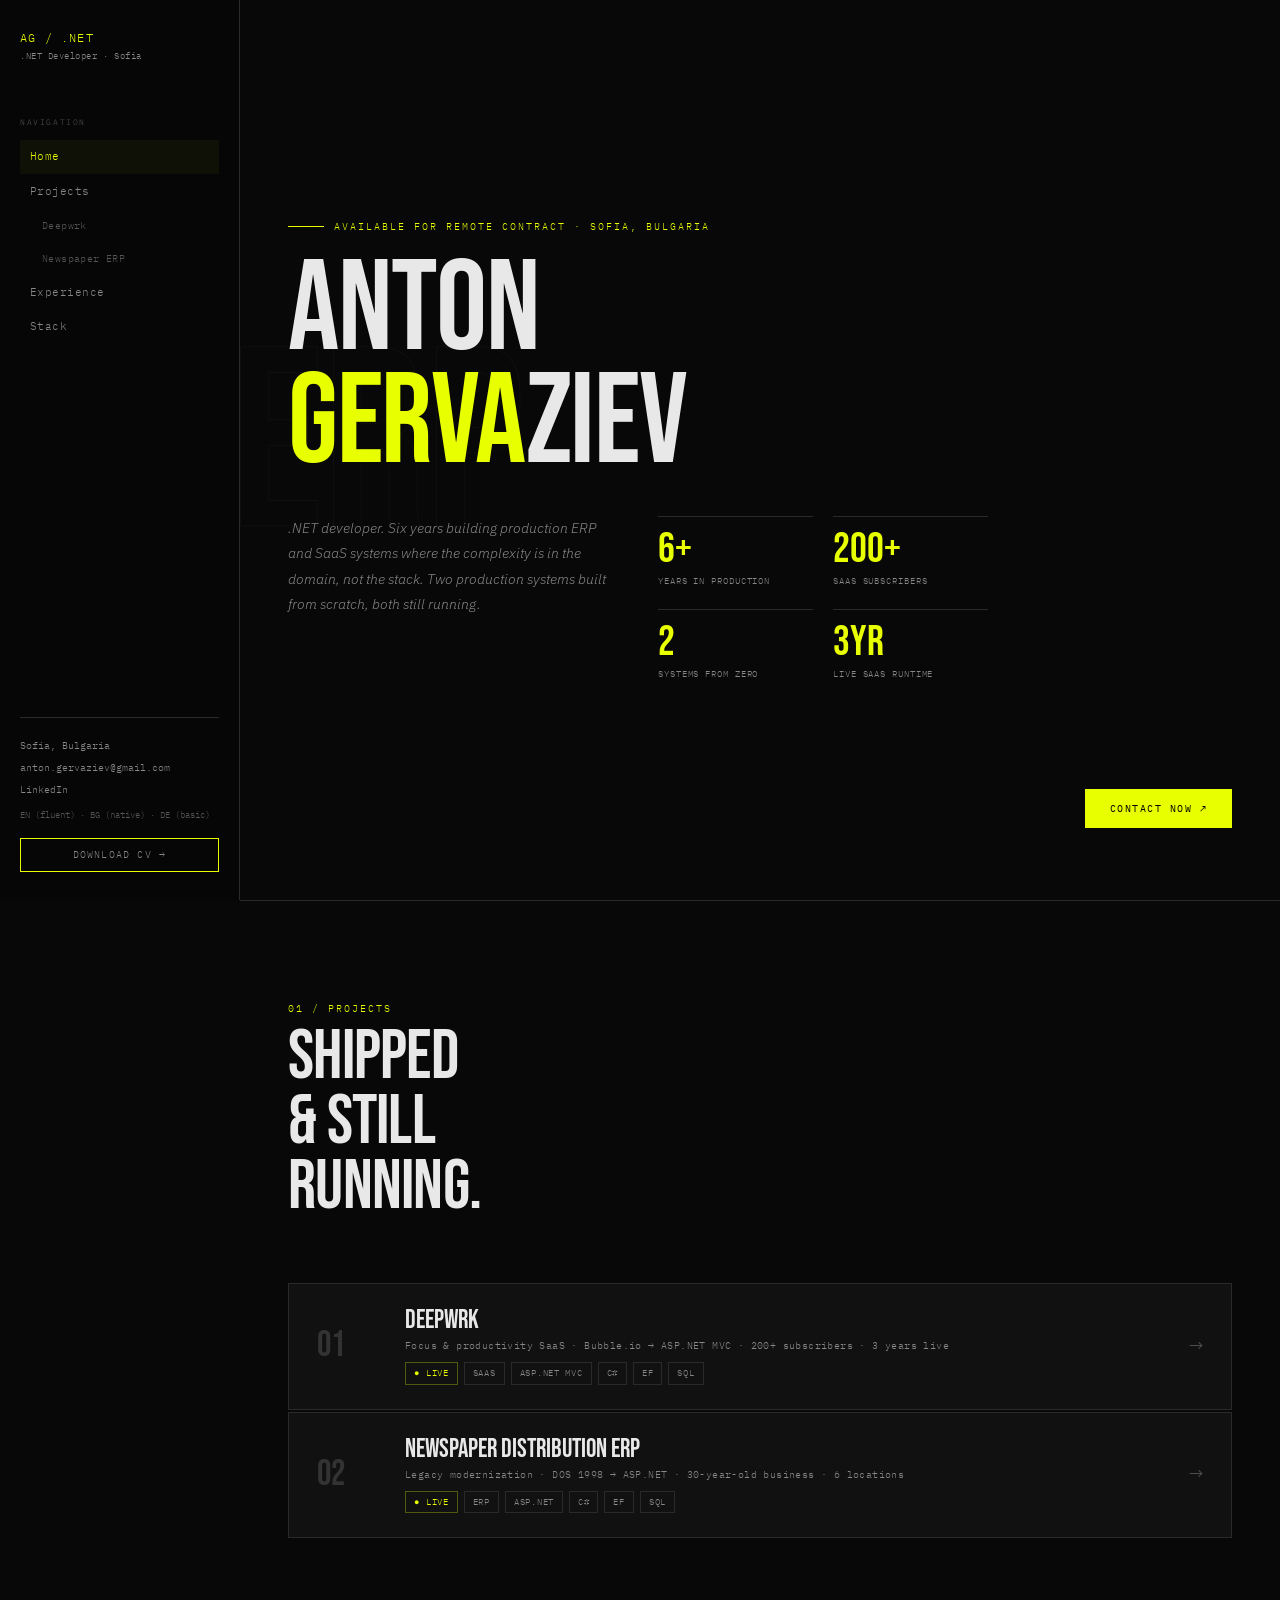
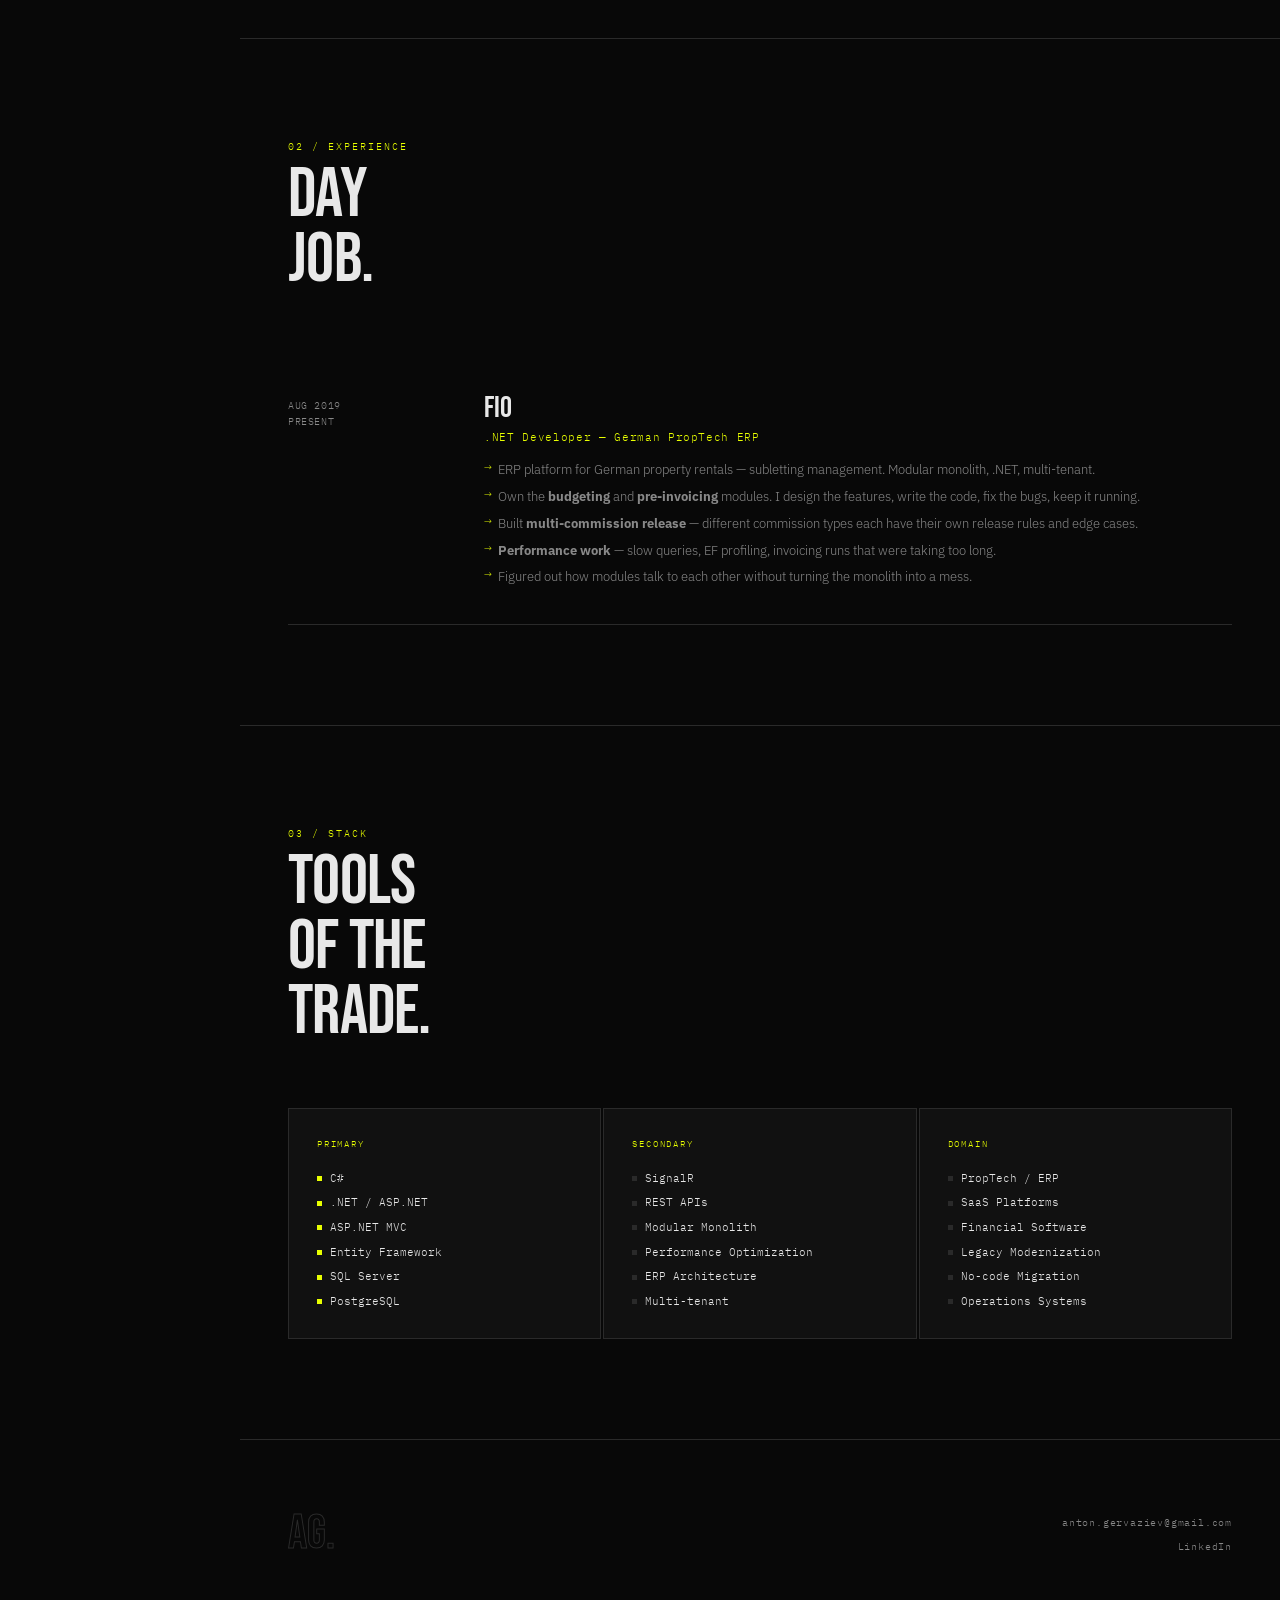
==== index.html @ 45babeec "Initial commit: portfolio split into 3 pages + shared CSS Co-Authored-By: Claude Opus 4.6 <noreply@a" ====
<!DOCTYPE html>
<html lang="en">
<head>
<meta charset="UTF-8">
<meta name="viewport" content="width=device-width, initial-scale=1.0">
<title>Anton Gervaziev — .NET Developer</title>
<link rel="preconnect" href="https://fonts.googleapis.com">
<link href="https://fonts.googleapis.com/css2?family=Bebas+Neue&family=IBM+Plex+Mono:wght@400;500&family=IBM+Plex+Sans:ital,wght@0,300;0,400;0,500;1,300&display=swap" rel="stylesheet">
<link rel="stylesheet" href="style.css">
</head>
<body>

<!-- ═══════════════════ SIDEBAR ═══════════════════ -->
<aside class="sidebar" id="sidebar">
  <div class="sb-identity">
    <a class="sb-name" href="index.html">AG / .NET</a>
    <div class="sb-role">.NET Developer · Sofia</div>
  </div>

  <div class="sb-label">Navigation</div>
  <div class="sb-nav">
    <a href="#top" class="active" data-section="top">Home</a>
    <a href="#projects" data-section="projects">Projects</a>
    <a class="sb-sub" href="deepwrk.html">Deepwrk</a>
    <a class="sb-sub" href="newspaper.html">Newspaper ERP</a>
    <a href="#experience" data-section="experience">Experience</a>
    <a href="#skills" data-section="skills">Stack</a>
  </div>

  <div class="sb-contact">
    <div class="location">Sofia, Bulgaria</div>
    <a href="mailto:anton.gervaziev@gmail.com">anton.gervaziev@gmail.com</a>
    <a href="https://linkedin.com/in/antongervaziev-6888199a" target="_blank">LinkedIn</a>
    <div class="languages">EN (fluent) · BG (native) · DE (basic)</div>
    <a class="cv-btn" href="Anton_Gervaziev_CV.pdf" download>Download CV →</a>
  </div>
</aside>

<header class="mobile-header">
  <div class="mh-inner">
    <a class="mh-name" href="index.html">AG / .NET</a>
    <button class="mh-menu" onclick="document.getElementById('sidebar').classList.toggle('open');document.getElementById('overlay').classList.toggle('open');">Menu</button>
  </div>
</header>
<div class="sidebar-overlay" id="overlay" onclick="document.getElementById('sidebar').classList.remove('open');this.classList.remove('open');"></div>

<div class="main">

  <div class="hero" id="top">
    <div class="hero-bg">ERP</div>
    <div class="hero-tag">Available for remote contract · Sofia, Bulgaria</div>
    <div class="page-h1">Anton<br><em>Gerva</em>ziev</div>
    <div class="hero-cta">
      <button class="btn btn-y" onclick="copyEmail()">Contact Now ↗</button>
    </div>
    <div class="hero-bottom">
      <p class="hero-desc">.NET developer. Six years building production ERP and SaaS systems where the complexity is in the domain, not the stack. Two production systems built from scratch, both still running.</p>
      <div class="stats">
        <div class="stat"><div class="stat-n">6+</div><div class="stat-l">Years in production</div></div>
        <div class="stat"><div class="stat-n">200+</div><div class="stat-l">SaaS subscribers</div></div>
        <div class="stat"><div class="stat-n">2</div><div class="stat-l">Systems from zero</div></div>
        <div class="stat"><div class="stat-n">3yr</div><div class="stat-l">Live SaaS runtime</div></div>
      </div>
    </div>
  </div>

  <section id="projects">
    <div class="sec-head"><div class="sec-n">01 / PROJECTS</div><div class="sec-t">Shipped<br>& still<br>running.</div></div>
    <div class="proj-index">
      <a class="proj-row" href="deepwrk.html">
        <div class="proj-num">01</div>
        <div class="proj-info">
          <div class="proj-name">Deepwrk</div>
          <div class="proj-tagline">Focus & productivity SaaS · Bubble.io → ASP.NET MVC · 200+ subscribers · 3 years live</div>
          <div class="proj-meta"><span class="tag live">● Live</span><span class="tag">SaaS</span><span class="tag">ASP.NET MVC</span><span class="tag">C#</span><span class="tag">EF</span><span class="tag">SQL</span></div>
        </div>
        <div class="proj-arrow">→</div>
      </a>
      <a class="proj-row" href="newspaper.html">
        <div class="proj-num">02</div>
        <div class="proj-info">
          <div class="proj-name">Newspaper Distribution ERP</div>
          <div class="proj-tagline">Legacy modernization · DOS 1998 → ASP.NET · 30-year-old business · 6 locations</div>
          <div class="proj-meta"><span class="tag live">● Live</span><span class="tag">ERP</span><span class="tag">ASP.NET</span><span class="tag">C#</span><span class="tag">EF</span><span class="tag">SQL</span></div>
        </div>
        <div class="proj-arrow">→</div>
      </a>
    </div>
  </section>

  <section id="experience">
    <div class="sec-head"><div class="sec-n">02 / EXPERIENCE</div><div class="sec-t">Day<br>Job.</div></div>
    <div class="exp-row">
      <div class="exp-date">AUG 2019<br>PRESENT</div>
      <div>
        <div class="exp-co">FIO</div>
        <div class="exp-role">.NET Developer — German PropTech ERP</div>
        <ul class="bullets">
          <li>ERP platform for German property rentals — subletting management. Modular monolith, .NET, multi-tenant.</li>
          <li>Own the <strong>budgeting</strong> and <strong>pre-invoicing</strong> modules. I design the features, write the code, fix the bugs, keep it running.</li>
          <li>Built <strong>multi-commission release</strong> — different commission types each have their own release rules and edge cases.</li>
          <li><strong>Performance work</strong> — slow queries, EF profiling, invoicing runs that were taking too long.</li>
          <li>Figured out how modules talk to each other without turning the monolith into a mess.</li>
        </ul>
      </div>
    </div>
  </section>

  <section id="skills">
    <div class="sec-head"><div class="sec-n">03 / STACK</div><div class="sec-t">Tools<br>of the<br>trade.</div></div>
    <div class="skill-g">
      <div class="skill-b"><div class="skill-bl">Primary</div><div class="skill-li"><span class="sk p">C#</span><span class="sk p">.NET / ASP.NET</span><span class="sk p">ASP.NET MVC</span><span class="sk p">Entity Framework</span><span class="sk p">SQL Server</span><span class="sk p">PostgreSQL</span></div></div>
      <div class="skill-b"><div class="skill-bl">Secondary</div><div class="skill-li"><span class="sk">SignalR</span><span class="sk">REST APIs</span><span class="sk">Modular Monolith</span><span class="sk">Performance Optimization</span><span class="sk">ERP Architecture</span><span class="sk">Multi-tenant</span></div></div>
      <div class="skill-b"><div class="skill-bl">Domain</div><div class="skill-li"><span class="sk">PropTech / ERP</span><span class="sk">SaaS Platforms</span><span class="sk">Financial Software</span><span class="sk">Legacy Modernization</span><span class="sk">No-code Migration</span><span class="sk">Operations Systems</span></div></div>
    </div>
  </section>

  <footer><div class="ft-name">AG.</div><div class="ft-links"><a href="mailto:anton.gervaziev@gmail.com">anton.gervaziev@gmail.com</a><a href="https://linkedin.com/in/antongervaziev-6888199a" target="_blank">LinkedIn</a></div></footer>

</div>

<div class="copy-toast" id="copyToast">Email copied to clipboard</div>

<script>
function copyEmail(){
  navigator.clipboard.writeText('anton.gervaziev@gmail.com').then(()=>{
    const t=document.getElementById('copyToast');
    t.classList.add('show');
    setTimeout(()=>t.classList.remove('show'),2000);
  });
}

// Scroll-tracking for sidebar nav
window.addEventListener('scroll',()=>{
  const sections=document.querySelectorAll('section[id], .hero[id]');
  let current='';
  sections.forEach(s=>{
    const rect=s.getBoundingClientRect();
    if(rect.top<=150) current=s.getAttribute('id');
  });
  document.querySelectorAll('.sb-nav a[href^="#"]').forEach(a=>{
    a.classList.remove('active');
    if(a.getAttribute('href')==='#'+current) a.classList.add('active');
  });
});
</script>
</body>
</html>
---- style.css ----
:root{
  --bg:#080808;--bg2:#111;--bg3:#1a1a1a;--bg4:#222;--sidebar-bg:#060606;
  --border:#2a2a2a;--border2:#333;
  --text:#e8e8e8;--muted:#555;--muted2:#888;
  --accent:#e8ff00;--accent2:#ff4500;--blue:#4da6ff;
  --display:'Bebas Neue',sans-serif;
  --sans:'IBM Plex Sans',sans-serif;
  --mono:'IBM Plex Mono',monospace;
}
*{margin:0;padding:0;box-sizing:border-box;}
html{scroll-behavior:smooth;}
body{background:var(--bg);color:var(--text);font-family:var(--sans);font-weight:300;line-height:1.6;overflow-x:hidden;}

/* ═══ SIDEBAR ═══ */
.sidebar{position:fixed;top:0;left:0;width:240px;height:100vh;background:var(--sidebar-bg);border-right:1px solid var(--border);display:flex;flex-direction:column;padding:28px 20px;overflow-y:auto;z-index:50;}
.sb-identity{margin-bottom:28px;}
.sb-name{font-family:var(--mono);font-size:12px;color:var(--accent);letter-spacing:.1em;text-decoration:none;display:block;margin-bottom:2px;}
.sb-role{font-family:var(--mono);font-size:9px;color:var(--muted2);letter-spacing:.06em;}
.sb-label{font-family:var(--mono);font-size:8px;letter-spacing:.2em;text-transform:uppercase;color:var(--muted);margin-bottom:12px;margin-top:24px;}
.sb-label:first-child{margin-top:0;}
.sb-nav{display:flex;flex-direction:column;gap:1px;}
.sb-nav a{display:block;padding:8px 10px;font-family:var(--mono);font-size:11px;color:var(--muted2);text-decoration:none;letter-spacing:.04em;transition:all .15s;}
.sb-nav a:hover{color:var(--text);background:var(--bg3);}
.sb-nav a.active{color:var(--accent);background:rgba(232,255,0,.04);}
.sb-nav a.sb-sub{padding-left:22px;font-size:10px;color:var(--muted);}
.sb-nav a.sb-sub:hover{color:var(--text);}
.sb-contact{margin-top:auto;padding-top:20px;border-top:1px solid var(--border);display:flex;flex-direction:column;gap:6px;}
.sb-contact .location{font-family:var(--mono);font-size:10px;color:var(--muted2);}
.sb-contact a{font-family:var(--mono);font-size:10px;color:var(--muted2);text-decoration:none;transition:color .15s;}
.sb-contact a:hover{color:var(--accent);}
.sb-contact .languages{font-family:var(--mono);font-size:9px;color:var(--muted);margin-top:4px;}
.cv-btn{display:inline-block;margin-top:10px;padding:8px 14px;font-family:var(--mono);font-size:9px;letter-spacing:.12em;text-transform:uppercase;color:var(--accent);border:1px solid var(--accent);text-align:center;transition:all .2s;}
.cv-btn:hover{background:var(--accent);color:#000;}

/* ═══ MOBILE ═══ */
.mobile-header{display:none;position:fixed;top:0;left:0;right:0;z-index:30;background:rgba(8,8,8,.95);border-bottom:1px solid var(--border);padding:14px 20px;}
.mh-inner{display:flex;align-items:center;justify-content:space-between;}
.mobile-header .mh-name{font-family:var(--mono);font-size:12px;color:var(--accent);text-decoration:none;letter-spacing:.1em;}
.mobile-header .mh-menu{background:none;border:1px solid var(--border);color:var(--muted2);padding:6px 12px;font-family:var(--mono);font-size:9px;cursor:pointer;letter-spacing:.1em;text-transform:uppercase;}
.sidebar-overlay{display:none;position:fixed;inset:0;background:rgba(0,0,0,.7);z-index:40;}

/* ═══ MAIN ═══ */
.main{margin-left:240px;}

/* ═══ HERO ═══ */
.hero{min-height:100dvh;display:flex;flex-direction:column;justify-content:center;padding:0 48px;position:relative;overflow:hidden;}
.hero-bg{position:absolute;top:50%;left:-10px;transform:translateY(-50%);font-family:var(--display);font-size:clamp(140px,20vw,300px);color:transparent;-webkit-text-stroke:1px rgba(255,255,255,.03);line-height:.85;pointer-events:none;user-select:none;}
.hero-tag{font-family:var(--mono);font-size:10px;color:var(--accent);letter-spacing:.2em;text-transform:uppercase;margin-bottom:20px;display:flex;align-items:center;gap:10px;}
.hero-tag::before{content:'';display:block;width:36px;height:1px;background:var(--accent);}
.page-h1{font-family:var(--display);font-size:clamp(60px,10vw,140px);line-height:.88;letter-spacing:-.01em;margin-bottom:36px;}
.page-h1 em{color:var(--accent);font-style:normal;}
.hero-cta{position:absolute;bottom:72px;right:48px;display:flex;flex-direction:column;align-items:flex-end;gap:10px;}
.btn{display:inline-flex;align-items:center;gap:8px;padding:12px 24px;font-family:var(--mono);font-size:10px;letter-spacing:.15em;text-transform:uppercase;text-decoration:none;border:1px solid;transition:all .2s;cursor:pointer;background:none;}
.btn-y{background:var(--accent);color:#000;border-color:var(--accent);}
.btn-y:hover{background:transparent;color:var(--accent);}
.btn-g{background:transparent;color:var(--text);border-color:var(--border);}
.btn-g:hover{border-color:var(--text);}
.copy-toast{position:fixed;bottom:32px;left:50%;transform:translateX(-50%) translateY(20px);font-family:var(--mono);font-size:11px;color:#000;background:var(--accent);padding:10px 24px;letter-spacing:.06em;opacity:0;transition:all .3s;pointer-events:none;z-index:9000;}
.copy-toast.show{opacity:1;transform:translateX(-50%) translateY(0);}
.hero-bottom{display:grid;grid-template-columns:1fr 1fr;gap:40px;max-width:700px;}
.hero-desc{font-size:14px;color:var(--muted2);line-height:1.8;font-style:italic;}
.stats{display:grid;grid-template-columns:1fr 1fr;gap:20px;}
.stat{border-top:1px solid var(--border);}
.stat-n{font-family:var(--display);font-size:42px;color:var(--accent);line-height:1;padding-top:12px;}
.stat-l{font-family:var(--mono);font-size:9px;color:var(--muted2);letter-spacing:.1em;text-transform:uppercase;margin-top:3px;}

/* ═══ SECTIONS ═══ */
section{padding:100px 48px;border-top:1px solid var(--border);}
.sec-head{margin-bottom:64px;}
.sec-n{font-family:var(--mono);font-size:10px;color:var(--accent);letter-spacing:.2em;margin-bottom:8px;}
.sec-t{font-family:var(--display);font-size:clamp(40px,5.5vw,80px);line-height:.92;color:var(--text);letter-spacing:-.01em;}

/* ═══ PROJECT INDEX ═══ */
.proj-index{display:flex;flex-direction:column;gap:2px;}
.proj-row{display:grid;grid-template-columns:60px 1fr auto;align-items:center;gap:28px;padding:24px 28px;background:var(--bg2);border:1px solid var(--border);text-decoration:none;color:var(--text);transition:all .2s;}
.proj-row:hover{border-color:var(--accent);background:var(--bg3);}
.proj-row:hover .proj-arrow{color:var(--accent);transform:translateX(4px);}
.proj-num{font-family:var(--display);font-size:36px;color:var(--border2);line-height:1;}
.proj-name{font-family:var(--display);font-size:26px;line-height:1;margin-bottom:4px;}
.proj-tagline{font-family:var(--mono);font-size:10px;color:var(--muted2);letter-spacing:.04em;}
.proj-meta{display:flex;gap:6px;flex-wrap:wrap;margin-top:8px;}
.tag{font-family:var(--mono);font-size:9px;letter-spacing:.08em;padding:3px 8px;border:1px solid var(--border);color:var(--muted2);text-transform:uppercase;}
.tag.live{border-color:rgba(232,255,0,.3);color:var(--accent);}
.proj-arrow{font-size:18px;color:var(--muted);transition:all .2s;}

/* ═══ EXPERIENCE ═══ */
.exp-row{display:grid;grid-template-columns:160px 1fr;gap:36px;padding:36px 0;border-bottom:1px solid var(--border);}
.exp-row:first-child{padding-top:0;}
.exp-date{font-family:var(--mono);font-size:10px;color:var(--muted2);padding-top:5px;letter-spacing:.06em;}
.exp-co{font-family:var(--display);font-size:30px;line-height:1;margin-bottom:6px;}
.exp-role{font-family:var(--mono);font-size:11px;color:var(--accent);letter-spacing:.06em;margin-bottom:14px;}
.bullets{list-style:none;display:flex;flex-direction:column;gap:6px;}
.bullets li{font-size:13px;color:var(--muted2);padding-left:14px;position:relative;line-height:1.6;}
.bullets li::before{content:'→';position:absolute;left:0;color:var(--accent);font-size:10px;}

/* ═══ SKILLS ═══ */
.skill-g{display:grid;grid-template-columns:repeat(3,1fr);gap:2px;}
.skill-b{background:var(--bg2);border:1px solid var(--border);padding:28px;}
.skill-bl{font-family:var(--mono);font-size:9px;color:var(--accent);letter-spacing:.2em;text-transform:uppercase;margin-bottom:18px;}
.skill-li{display:flex;flex-direction:column;gap:7px;}
.sk{font-family:var(--mono);font-size:11px;color:var(--text);display:flex;align-items:center;gap:8px;}
.sk::before{content:'';display:block;width:5px;height:5px;background:var(--border);flex-shrink:0;}
.sk.p::before{background:var(--accent);}

/* ═══ FOOTER ═══ */
footer{padding:56px 48px;border-top:1px solid var(--border);display:flex;align-items:center;justify-content:space-between;}
.ft-name{font-family:var(--display);font-size:48px;color:transparent;-webkit-text-stroke:1px var(--border);}
.ft-links{display:flex;flex-direction:column;align-items:flex-end;gap:8px;}
.ft-links a{font-family:var(--mono);font-size:10px;color:var(--muted2);text-decoration:none;letter-spacing:.08em;transition:color .2s;}
.ft-links a:hover{color:var(--accent);}

/* ═══ PROJECT DETAIL VIEW ═══ */
.proj-hero{padding:56px 48px 48px;border-bottom:1px solid var(--border);position:relative;overflow:hidden;}
.proj-hero .bg-text{position:absolute;top:50%;right:-20px;transform:translateY(-50%);font-family:var(--display);font-size:clamp(100px,14vw,220px);color:transparent;-webkit-text-stroke:1px rgba(255,255,255,.02);line-height:.85;pointer-events:none;}
.breadcrumb{font-family:var(--mono);font-size:10px;color:var(--muted);letter-spacing:.06em;margin-bottom:24px;}
.breadcrumb a{color:var(--muted);text-decoration:none;transition:color .15s;}
.breadcrumb a:hover{color:var(--accent);}
.proj-hero .title{font-family:var(--display);font-size:clamp(56px,8vw,120px);line-height:.88;margin-bottom:12px;}
.proj-hero .title em{color:var(--accent);font-style:normal;}
.proj-hero .sub{font-family:var(--mono);font-size:11px;color:var(--accent);letter-spacing:.06em;margin-bottom:20px;}
.proj-hero .desc{font-size:14px;color:var(--muted2);line-height:1.8;max-width:560px;margin-bottom:28px;}
.meta-bar{display:flex;flex-wrap:wrap;gap:20px;}
.meta-item .meta-label{font-family:var(--mono);font-size:8px;letter-spacing:.12em;text-transform:uppercase;color:var(--muted);margin-bottom:2px;}
.meta-item .meta-value{font-family:var(--display);font-size:28px;color:var(--accent);line-height:1;}
.meta-item .meta-value.live{color:#7fff72;display:flex;align-items:center;gap:6px;font-family:var(--mono);font-size:11px;letter-spacing:.06em;}
.meta-item .meta-value.live::before{content:'';width:6px;height:6px;border-radius:50%;background:#7fff72;box-shadow:0 0 8px rgba(127,255,114,.4);}
.visit-btn{display:inline-flex;align-items:center;gap:8px;margin-top:24px;padding:12px 24px;font-family:var(--mono);font-size:10px;letter-spacing:.15em;text-transform:uppercase;text-decoration:none;background:var(--accent);color:#000;border:1px solid var(--accent);transition:all .2s;}
.visit-btn:hover{background:transparent;color:var(--accent);}

/* Detail sections */
.pd-section{padding:56px 48px;border-top:1px solid var(--border);}
.pd-label{font-family:var(--mono);font-size:9px;color:var(--accent);letter-spacing:.2em;text-transform:uppercase;margin-bottom:20px;padding-bottom:8px;border-bottom:1px solid var(--border);}
.pd-text{font-size:14px;color:var(--muted2);line-height:1.8;max-width:640px;}
.pd-text p+p{margin-top:12px;}
.pd-text strong{color:var(--text);}

/* Performance table */
.perf-t{width:100%;border-collapse:collapse;margin-top:16px;}
.perf-t th{font-family:var(--mono);font-size:9px;color:var(--muted2);letter-spacing:.1em;text-transform:uppercase;text-align:left;padding:8px 14px;border-bottom:1px solid var(--border);}
.perf-t td{font-size:13px;padding:10px 14px;border-bottom:1px solid rgba(42,42,42,.5);color:var(--text);}
.perf-t td:first-child{color:var(--muted2);font-family:var(--mono);font-size:11px;}
.bad{color:#ff6b6b;font-family:var(--mono);font-size:11px;}
.good{color:#7fff72;font-family:var(--mono);font-size:11px;}

/* Tech grid */
.tech-grid{display:grid;grid-template-columns:1fr 1fr;gap:8px;margin-top:14px;}
.tg-item{background:var(--bg3);border:1px solid var(--border);padding:14px 16px;}
.tg-label{font-family:var(--mono);font-size:9px;color:var(--accent);letter-spacing:.1em;text-transform:uppercase;margin-bottom:4px;}
.tg-val{font-size:13px;color:var(--muted2);}

/* Challenges */
.challenge-grid{display:grid;grid-template-columns:1fr 1fr;gap:8px;margin-top:14px;}
.challenge-card{background:var(--bg3);border:1px solid var(--border);padding:20px;}
.challenge-card .num{font-family:var(--display);font-size:36px;color:var(--border2);line-height:1;margin-bottom:8px;}
.challenge-card h4{font-family:var(--mono);font-size:11px;color:var(--text);letter-spacing:.04em;margin-bottom:8px;}
.challenge-card p{font-size:13px;color:var(--muted2);line-height:1.7;}

/* Architecture */
.arch-box{background:var(--bg3);border:1px solid var(--border);padding:28px;margin-top:14px;}
.arch-layer{display:flex;gap:12px;margin-bottom:10px;align-items:center;}
.arch-layer:last-child{margin-bottom:0;}
.arch-label{width:100px;flex-shrink:0;font-family:var(--mono);font-size:9px;text-transform:uppercase;letter-spacing:.08em;color:var(--muted);text-align:right;}
.arch-blocks{display:flex;gap:6px;flex-wrap:wrap;flex:1;}
.arch-block{padding:6px 12px;font-family:var(--mono);font-size:10px;letter-spacing:.04em;border:1px solid;}
.arch-block.p{border-color:rgba(232,255,0,.25);color:var(--accent);background:rgba(232,255,0,.03);}
.arch-block.s{border-color:var(--border);color:var(--muted2);background:var(--bg3);}
.arch-block.d{border-color:rgba(77,166,255,.25);color:var(--blue);background:rgba(77,166,255,.03);}
.arch-arrow{text-align:center;color:var(--border2);font-family:var(--mono);font-size:14px;margin:4px 0;padding-left:112px;}

/* Gallery */
.gallery{display:grid;grid-template-columns:repeat(3,1fr);gap:8px;margin-top:14px;}
.gal-item{background:var(--bg3);border:1px solid var(--border);aspect-ratio:16/9;display:flex;align-items:center;justify-content:center;overflow:hidden;transition:border-color .2s;}
.gal-item:hover{border-color:var(--accent);}
.gal-item img{width:100%;height:100%;object-fit:cover;}
.gal-ph{text-align:center;font-family:var(--mono);font-size:9px;color:var(--muted);opacity:.4;}

/* Live preview */
.preview-box{background:var(--bg3);border:1px solid var(--border);overflow:hidden;margin-top:14px;}
.preview-box-inner{width:100%;height:320px;position:relative;overflow:hidden;}
.preview-box-inner iframe{width:1280px;height:800px;transform:scale(.30);transform-origin:top left;border:none;}
.preview-box-bar{display:flex;align-items:center;justify-content:space-between;padding:8px 14px;border-top:1px solid var(--border);background:var(--bg4);}
.preview-dots{display:flex;gap:6px;}
.preview-dot{width:8px;height:8px;border-radius:50%;}
.preview-url{font-family:var(--mono);font-size:10px;color:var(--muted2);}
.preview-link{font-family:var(--mono);font-size:10px;color:var(--accent);text-decoration:none;letter-spacing:.06em;}

/* Stack table */
.stack-table{display:grid;grid-template-columns:100px 1fr;gap:0;margin-top:14px;}
.stack-table span{padding:8px 12px;font-family:var(--mono);font-size:11px;border-bottom:1px solid rgba(42,42,42,.5);}
.stack-table .sk-label{color:var(--muted);font-size:9px;letter-spacing:.06em;text-transform:uppercase;}
.stack-table .sk-val{color:var(--muted2);}

/* Quotes */
.quote{background:var(--bg3);border:1px solid var(--border);border-left:3px solid var(--accent);padding:20px 24px;margin-bottom:10px;}
.quote-t{font-size:14px;color:var(--text);line-height:1.7;font-style:italic;margin-bottom:10px;}
.quote-a{font-family:var(--mono);font-size:9px;color:var(--muted2);letter-spacing:.06em;}
.quote-a span{color:var(--accent);}

/* Process timeline */
.timeline{position:relative;padding-left:28px;margin-top:14px;}
.timeline::before{content:'';position:absolute;left:7px;top:8px;bottom:8px;width:1px;background:var(--border);}
.tl-step{position:relative;margin-bottom:28px;}
.tl-step:last-child{margin-bottom:0;}
.tl-step::before{content:'';position:absolute;left:-28px;top:4px;width:14px;height:14px;background:var(--bg);border:2px solid var(--accent);z-index:1;}
.tl-phase{font-family:var(--mono);font-size:9px;color:var(--accent);letter-spacing:.12em;text-transform:uppercase;margin-bottom:4px;}
.tl-step h4{font-family:var(--mono);font-size:12px;color:var(--text);letter-spacing:.04em;margin-bottom:6px;}
.tl-step p{font-size:13px;color:var(--muted2);line-height:1.7;}

/* Next project link */
.next-project{display:flex;justify-content:space-between;align-items:center;background:var(--bg2);border:1px solid var(--border);padding:24px 28px;color:var(--text);text-decoration:none;transition:all .2s;margin:48px 48px 0;}
.next-project:hover{border-color:var(--accent);background:var(--bg3);}
.next-label{font-family:var(--mono);font-size:9px;color:var(--muted);letter-spacing:.12em;text-transform:uppercase;margin-bottom:4px;}
.next-project h3{font-family:var(--display);font-size:28px;line-height:1;}
.next-project .arrow{font-size:20px;color:var(--muted);transition:all .2s;}
.next-project:hover .arrow{color:var(--accent);transform:translateX(4px);}

/* Inline project nav */
.proj-nav{position:sticky;top:0;z-index:30;background:rgba(8,8,8,.92);backdrop-filter:blur(8px);border-bottom:1px solid var(--border);padding:0 48px;display:flex;align-items:center;gap:0;overflow-x:auto;-webkit-overflow-scrolling:touch;}
.proj-nav a{flex-shrink:0;padding:12px 16px;font-family:var(--mono);font-size:10px;color:var(--muted2);text-decoration:none;letter-spacing:.04em;border-bottom:2px solid transparent;transition:all .15s;white-space:nowrap;}
.proj-nav a:hover{color:var(--text);}
.proj-nav a.active{color:var(--accent);border-bottom-color:var(--accent);}
.proj-nav .back-link{color:var(--muted);margin-right:auto;padding-left:0;border-bottom:none;}
.proj-nav .back-link:hover{color:var(--accent);}
.proj-nav::-webkit-scrollbar{height:0;}

/* Detail footer */
.detail-footer{padding:40px 48px;border-top:1px solid var(--border);text-align:center;font-family:var(--mono);font-size:9px;color:var(--muted);letter-spacing:.06em;}

/* ═══ ANIMATIONS ═══ */
@keyframes fadeUp{from{opacity:0;transform:translateY(24px);}to{opacity:1;transform:translateY(0);}}
.hero .hero-tag{animation:fadeUp .7s ease forwards;animation-delay:.1s;opacity:0;}
.hero .page-h1{animation:fadeUp .7s ease forwards;animation-delay:.2s;opacity:0;}
.hero .hero-bottom{animation:fadeUp .7s ease forwards;animation-delay:.35s;opacity:0;}
::-webkit-scrollbar{width:4px;}::-webkit-scrollbar-track{background:var(--bg);}::-webkit-scrollbar-thumb{background:var(--border);}::-webkit-scrollbar-thumb:hover{background:var(--accent);}

/* ═══ RESPONSIVE ═══ */
@media(max-width:960px){
  .sidebar{display:none;}.sidebar.open{display:flex;z-index:200;}
  .sidebar-overlay.open{display:block;}.mobile-header{display:block;}
  .main{margin-left:0;}.hero{padding:0 24px 0;min-height:100dvh;padding-top:80px;}.hero-cta{position:static;align-items:flex-start;margin-top:24px;}
  section,.pd-section,.proj-hero{padding-left:24px;padding-right:24px;}
  .page-h1{font-size:clamp(48px,12vw,80px);}
  .hero-bottom{grid-template-columns:1fr;}.exp-row{grid-template-columns:1fr;gap:12px;}
  .skill-g{grid-template-columns:1fr;}.tech-grid,.challenge-grid{grid-template-columns:1fr;}
  .gallery{grid-template-columns:1fr 1fr;}
  footer{flex-direction:column;gap:24px;align-items:flex-start;padding:40px 24px;}
  .ft-links{align-items:flex-start;}
  .proj-row{grid-template-columns:40px 1fr auto;gap:16px;padding:18px 16px;}
  .proj-nav{padding:0 16px;}
  .proj-nav a{padding:10px 12px;font-size:9px;}
  .next-project{margin:32px 24px 0;}
  .arch-layer{flex-direction:column;align-items:flex-start;}.arch-label{text-align:left;width:auto;}.arch-arrow{padding-left:0;}
}
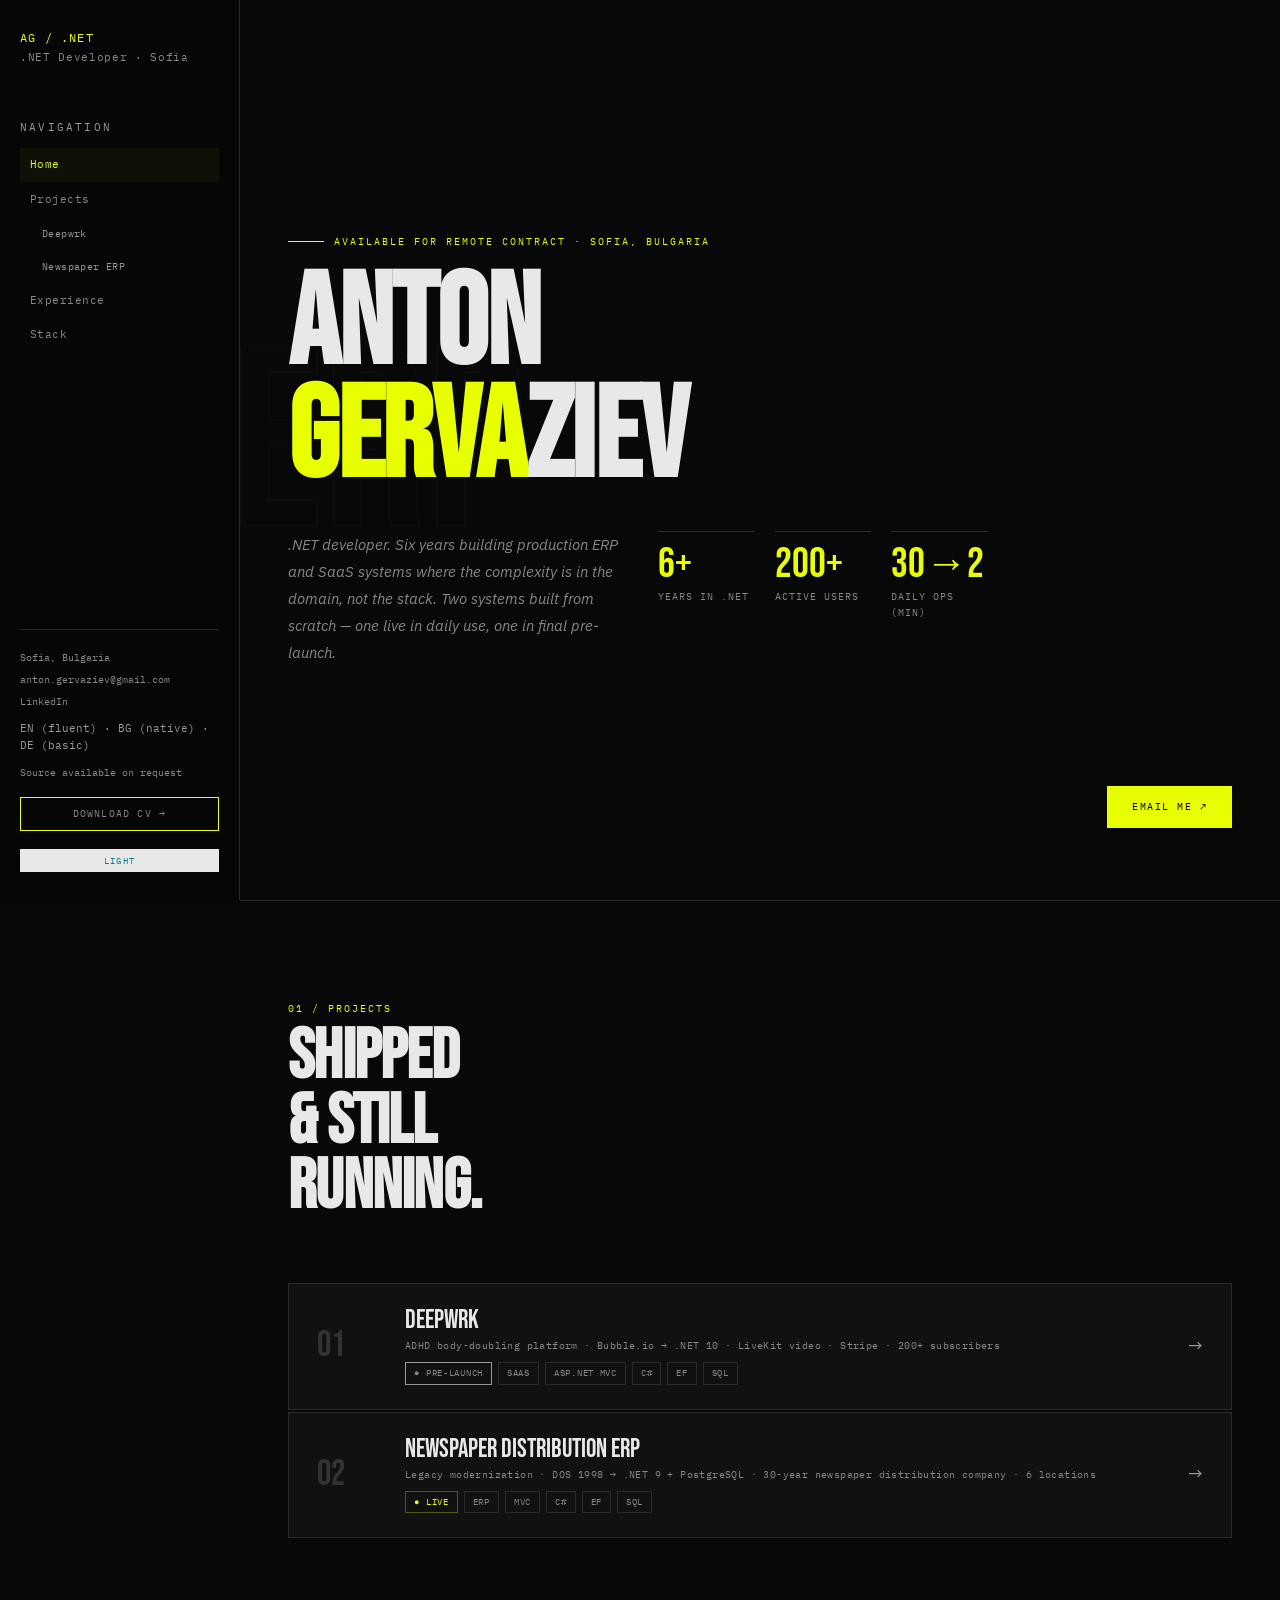
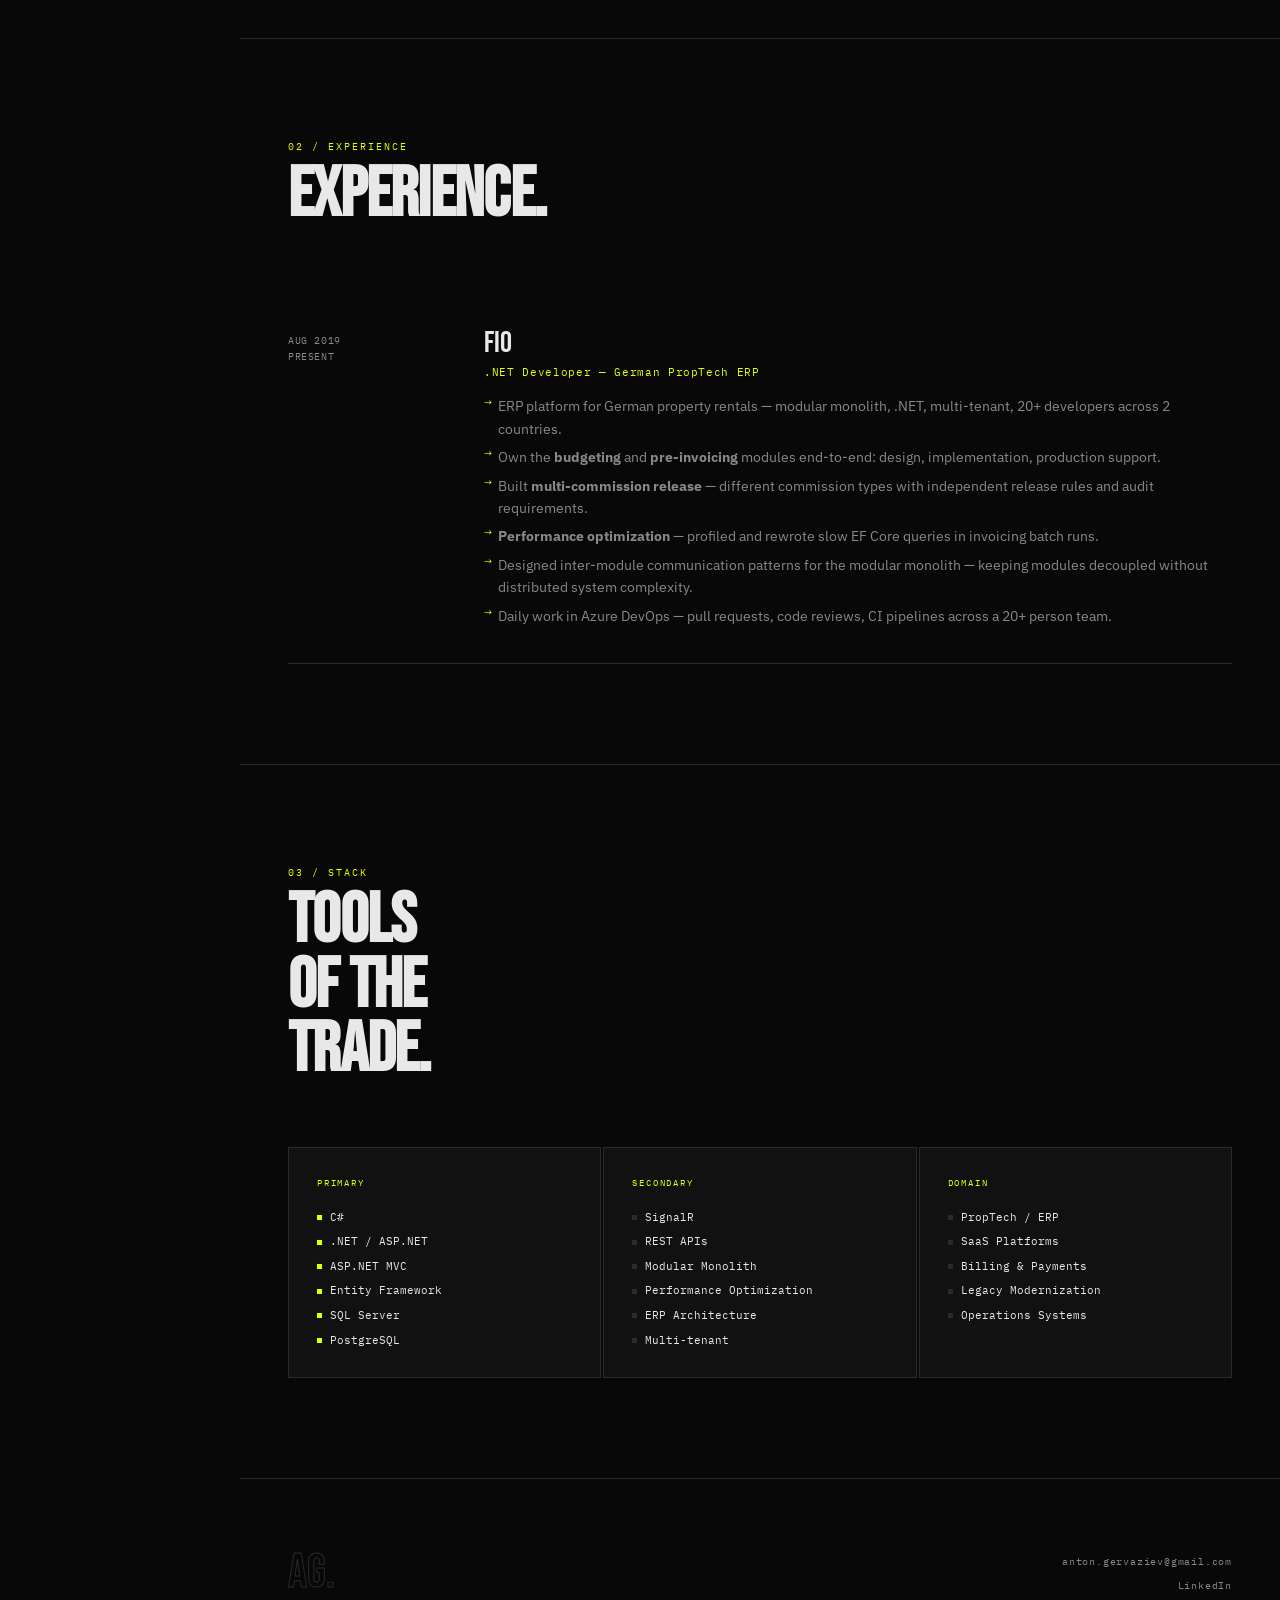
==== commit 71af643a: "Add shared.js, favicon, fix LinkedIn URL, fix CV hover - Add shared.js (theme toggle, scroll spy, mo" ====
--- a/index.html
+++ b/index.html
@@ -4,14 +4,22 @@
 <meta charset="UTF-8">
 <meta name="viewport" content="width=device-width, initial-scale=1.0">
 <title>Anton Gervaziev — .NET Developer</title>
+<meta name="description" content="Anton Gervaziev — .NET developer. 6+ years building production ERP and SaaS. Two systems built from scratch.">
+<meta property="og:title" content="Anton Gervaziev — .NET Developer">
+<meta property="og:description" content="6+ years building production ERP and SaaS. Two systems from scratch.">
+<meta property="og:type" content="website">
 <link rel="preconnect" href="https://fonts.googleapis.com">
 <link href="https://fonts.googleapis.com/css2?family=Bebas+Neue&family=IBM+Plex+Mono:wght@400;500&family=IBM+Plex+Sans:ital,wght@0,300;0,400;0,500;1,300&display=swap" rel="stylesheet">
+<link rel="icon" href="favicon.svg" type="image/svg+xml">
 <link rel="stylesheet" href="style.css">
+<script>if(localStorage.getItem('theme')==='light')document.documentElement.dataset.theme='light';</script>
 </head>
 <body>
+<a class="skip-link" href="#main-content">Skip to content</a>
 
 <!-- ═══════════════════ SIDEBAR ═══════════════════ -->
-<aside class="sidebar" id="sidebar">
+<nav class="sidebar" id="sidebar" aria-label="Main navigation">
+  <button class="sb-close" aria-label="Close menu">&times;</button>
   <div class="sb-identity">
     <a class="sb-name" href="index.html">AG / .NET</a>
     <div class="sb-role">.NET Developer · Sofia</div>
@@ -30,49 +38,51 @@
   <div class="sb-contact">
     <div class="location">Sofia, Bulgaria</div>
     <a href="mailto:anton.gervaziev@gmail.com">anton.gervaziev@gmail.com</a>
-    <a href="https://linkedin.com/in/antongervaziev-6888199a" target="_blank">LinkedIn</a>
+    <a href="https://www.linkedin.com/in/anton-gervaziev-6888199a/" target="_blank" rel="noopener noreferrer">LinkedIn<span class="sr-only"> (opens in new tab)</span></a>
     <div class="languages">EN (fluent) · BG (native) · DE (basic)</div>
+    <div class="source-note">Source available on request</div>
     <a class="cv-btn" href="Anton_Gervaziev_CV.pdf" download>Download CV →</a>
+    <button class="theme-toggle sb-theme" aria-label="Switch to light mode">Light</button>
   </div>
-</aside>
+</nav>
 
 <header class="mobile-header">
   <div class="mh-inner">
     <a class="mh-name" href="index.html">AG / .NET</a>
-    <button class="mh-menu" onclick="document.getElementById('sidebar').classList.toggle('open');document.getElementById('overlay').classList.toggle('open');">Menu</button>
+    <button class="theme-toggle mh-theme" aria-label="Switch to light mode">Light</button>
+    <button class="mh-menu">Menu</button>
   </div>
 </header>
-<div class="sidebar-overlay" id="overlay" onclick="document.getElementById('sidebar').classList.remove('open');this.classList.remove('open');"></div>
+<div class="sidebar-overlay" id="overlay"></div>
 
-<div class="main">
+<main class="main" id="main-content">
 
   <div class="hero" id="top">
-    <div class="hero-bg">ERP</div>
+    <div class="hero-bg" aria-hidden="true">ERP</div>
     <div class="hero-tag">Available for remote contract · Sofia, Bulgaria</div>
-    <div class="page-h1">Anton<br><em>Gerva</em>ziev</div>
+    <h1 class="page-h1">Anton<br><em>Gerva</em>ziev</h1>
     <div class="hero-cta">
-      <button class="btn btn-y" onclick="copyEmail()">Contact Now ↗</button>
+      <a class="btn btn-y" href="mailto:anton.gervaziev@gmail.com">Email Me ↗</a>
     </div>
     <div class="hero-bottom">
-      <p class="hero-desc">.NET developer. Six years building production ERP and SaaS systems where the complexity is in the domain, not the stack. Two production systems built from scratch, both still running.</p>
+      <p class="hero-desc">.NET developer. Six years building production ERP and SaaS systems where the complexity is in the domain, not the stack. Two systems built from scratch — one live in daily use, one in final pre-launch.</p>
       <div class="stats">
-        <div class="stat"><div class="stat-n">6+</div><div class="stat-l">Years in production</div></div>
-        <div class="stat"><div class="stat-n">200+</div><div class="stat-l">SaaS subscribers</div></div>
-        <div class="stat"><div class="stat-n">2</div><div class="stat-l">Systems from zero</div></div>
-        <div class="stat"><div class="stat-n">3yr</div><div class="stat-l">Live SaaS runtime</div></div>
+        <div class="stat"><div class="stat-n">6+</div><div class="stat-l">Years in .NET</div></div>
+        <div class="stat"><div class="stat-n">200+</div><div class="stat-l">Active users</div></div>
+        <div class="stat"><div class="stat-n">30→2</div><div class="stat-l">Daily ops (min)</div></div>
       </div>
     </div>
   </div>
 
   <section id="projects">
-    <div class="sec-head"><div class="sec-n">01 / PROJECTS</div><div class="sec-t">Shipped<br>& still<br>running.</div></div>
+    <div class="sec-head"><div class="sec-n">01 / PROJECTS</div><h2 class="sec-t">Shipped<br>& still<br>running.</h2></div>
     <div class="proj-index">
       <a class="proj-row" href="deepwrk.html">
         <div class="proj-num">01</div>
         <div class="proj-info">
           <div class="proj-name">Deepwrk</div>
-          <div class="proj-tagline">Focus & productivity SaaS · Bubble.io → ASP.NET MVC · 200+ subscribers · 3 years live</div>
-          <div class="proj-meta"><span class="tag live">● Live</span><span class="tag">SaaS</span><span class="tag">ASP.NET MVC</span><span class="tag">C#</span><span class="tag">EF</span><span class="tag">SQL</span></div>
+          <div class="proj-tagline">ADHD body-doubling platform · Bubble.io → .NET 10 · LiveKit video · Stripe · 200+ subscribers</div>
+          <div class="proj-meta"><span class="tag prelaunch">● Pre-launch</span><span class="tag">SaaS</span><span class="tag">ASP.NET MVC</span><span class="tag">C#</span><span class="tag">EF</span><span class="tag">SQL</span></div>
         </div>
         <div class="proj-arrow">→</div>
       </a>
@@ -80,8 +90,8 @@
         <div class="proj-num">02</div>
         <div class="proj-info">
           <div class="proj-name">Newspaper Distribution ERP</div>
-          <div class="proj-tagline">Legacy modernization · DOS 1998 → ASP.NET · 30-year-old business · 6 locations</div>
-          <div class="proj-meta"><span class="tag live">● Live</span><span class="tag">ERP</span><span class="tag">ASP.NET</span><span class="tag">C#</span><span class="tag">EF</span><span class="tag">SQL</span></div>
+          <div class="proj-tagline">Legacy modernization · DOS 1998 → .NET 9 + PostgreSQL · 30-year newspaper distribution company · 6 locations</div>
+          <div class="proj-meta"><span class="tag live">● Live</span><span class="tag">ERP</span><span class="tag">MVC</span><span class="tag">C#</span><span class="tag">EF</span><span class="tag">SQL</span></div>
         </div>
         <div class="proj-arrow">→</div>
       </a>
@@ -89,60 +99,38 @@
   </section>
 
   <section id="experience">
-    <div class="sec-head"><div class="sec-n">02 / EXPERIENCE</div><div class="sec-t">Day<br>Job.</div></div>
+    <div class="sec-head"><div class="sec-n">02 / EXPERIENCE</div><h2 class="sec-t">Experience.</h2></div>
     <div class="exp-row">
       <div class="exp-date">AUG 2019<br>PRESENT</div>
       <div>
         <div class="exp-co">FIO</div>
         <div class="exp-role">.NET Developer — German PropTech ERP</div>
         <ul class="bullets">
-          <li>ERP platform for German property rentals — subletting management. Modular monolith, .NET, multi-tenant.</li>
-          <li>Own the <strong>budgeting</strong> and <strong>pre-invoicing</strong> modules. I design the features, write the code, fix the bugs, keep it running.</li>
-          <li>Built <strong>multi-commission release</strong> — different commission types each have their own release rules and edge cases.</li>
-          <li><strong>Performance work</strong> — slow queries, EF profiling, invoicing runs that were taking too long.</li>
-          <li>Figured out how modules talk to each other without turning the monolith into a mess.</li>
+          <li>ERP platform for German property rentals — modular monolith, .NET, multi-tenant, 20+ developers across 2 countries.</li>
+          <li>Own the <strong>budgeting</strong> and <strong>pre-invoicing</strong> modules end-to-end: design, implementation, production support.</li>
+          <li>Built <strong>multi-commission release</strong> — different commission types with independent release rules and audit requirements.</li>
+          <li><strong>Performance optimization</strong> — profiled and rewrote slow EF Core queries in invoicing batch runs.</li>
+          <li>Designed inter-module communication patterns for the modular monolith — keeping modules decoupled without distributed system complexity.</li>
+          <li>Daily work in Azure DevOps — pull requests, code reviews, CI pipelines across a 20+ person team.</li>
         </ul>
       </div>
     </div>
   </section>
 
   <section id="skills">
-    <div class="sec-head"><div class="sec-n">03 / STACK</div><div class="sec-t">Tools<br>of the<br>trade.</div></div>
+    <div class="sec-head"><div class="sec-n">03 / STACK</div><h2 class="sec-t">Tools<br>of the<br>trade.</h2></div>
     <div class="skill-g">
       <div class="skill-b"><div class="skill-bl">Primary</div><div class="skill-li"><span class="sk p">C#</span><span class="sk p">.NET / ASP.NET</span><span class="sk p">ASP.NET MVC</span><span class="sk p">Entity Framework</span><span class="sk p">SQL Server</span><span class="sk p">PostgreSQL</span></div></div>
       <div class="skill-b"><div class="skill-bl">Secondary</div><div class="skill-li"><span class="sk">SignalR</span><span class="sk">REST APIs</span><span class="sk">Modular Monolith</span><span class="sk">Performance Optimization</span><span class="sk">ERP Architecture</span><span class="sk">Multi-tenant</span></div></div>
-      <div class="skill-b"><div class="skill-bl">Domain</div><div class="skill-li"><span class="sk">PropTech / ERP</span><span class="sk">SaaS Platforms</span><span class="sk">Financial Software</span><span class="sk">Legacy Modernization</span><span class="sk">No-code Migration</span><span class="sk">Operations Systems</span></div></div>
+      <div class="skill-b"><div class="skill-bl">Domain</div><div class="skill-li"><span class="sk">PropTech / ERP</span><span class="sk">SaaS Platforms</span><span class="sk">Billing &amp; Payments</span><span class="sk">Legacy Modernization</span><span class="sk">Operations Systems</span></div></div>
     </div>
   </section>
 
-  <footer><div class="ft-name">AG.</div><div class="ft-links"><a href="mailto:anton.gervaziev@gmail.com">anton.gervaziev@gmail.com</a><a href="https://linkedin.com/in/antongervaziev-6888199a" target="_blank">LinkedIn</a></div></footer>
+  <footer><div class="ft-name">AG.</div><div class="ft-links"><a href="mailto:anton.gervaziev@gmail.com">anton.gervaziev@gmail.com</a><a href="https://www.linkedin.com/in/anton-gervaziev-6888199a/" target="_blank" rel="noopener noreferrer">LinkedIn<span class="sr-only"> (opens in new tab)</span></a></div></footer>
 
-</div>
+</main>
 
-<div class="copy-toast" id="copyToast">Email copied to clipboard</div>
-
-<script>
-function copyEmail(){
-  navigator.clipboard.writeText('anton.gervaziev@gmail.com').then(()=>{
-    const t=document.getElementById('copyToast');
-    t.classList.add('show');
-    setTimeout(()=>t.classList.remove('show'),2000);
-  });
-}
-
-// Scroll-tracking for sidebar nav
-window.addEventListener('scroll',()=>{
-  const sections=document.querySelectorAll('section[id], .hero[id]');
-  let current='';
-  sections.forEach(s=>{
-    const rect=s.getBoundingClientRect();
-    if(rect.top<=150) current=s.getAttribute('id');
-  });
-  document.querySelectorAll('.sb-nav a[href^="#"]').forEach(a=>{
-    a.classList.remove('active');
-    if(a.getAttribute('href')==='#'+current) a.classList.add('active');
-  });
-});
-</script>
+<div class="sr-only" aria-live="polite" id="theme-announce"></div>
+<script src="shared.js"></script>
 </body>
 </html>
--- a/style.css
+++ b/style.css
@@ -1,73 +1,97 @@
 :root{
   --bg:#080808;--bg2:#111;--bg3:#1a1a1a;--bg4:#222;--sidebar-bg:#060606;
   --border:#2a2a2a;--border2:#333;
-  --text:#e8e8e8;--muted:#555;--muted2:#888;
-  --accent:#e8ff00;--accent2:#ff4500;--blue:#4da6ff;
+  --text:#e8e8e8;--muted:#999;--muted2:#888;
+  --accent:#e8ff00;--accent-text:#e8ff00;--accent2:#ff4500;--blue:#4da6ff;
+  --on-accent:#000;
+  --accent-soft:rgba(232,255,0,.04);--accent-border:rgba(232,255,0,.3);--accent-tint:rgba(232,255,0,.03);
+  --blue-border:rgba(77,166,255,.25);--blue-tint:rgba(77,166,255,.03);
+  --ghost-stroke:rgba(255,255,255,.03);--ghost-stroke2:rgba(255,255,255,.02);
+  --surface-overlay:rgba(8,8,8,.95);--nav-overlay:rgba(8,8,8,.92);--modal-overlay:rgba(0,0,0,.7);
+  --subtle-border:rgba(42,42,42,.5);
+  --good:#7fff72;--bad:#ff6b6b;--live-glow:rgba(127,255,114,.4);
+  --accent-inv:#0A7E8C;
   --display:'Bebas Neue',sans-serif;
   --sans:'IBM Plex Sans',sans-serif;
   --mono:'IBM Plex Mono',monospace;
+  color-scheme:dark;
+}
+[data-theme="light"]{
+  color-scheme:light;
+  --bg:#F4F7F8;--bg2:#FFFFFF;--bg3:#EDF0F1;--bg4:#E4E7E8;--sidebar-bg:#F8F9FA;
+  --border:#DDE2E4;--border2:#C8CDD0;
+  --text:#1A1A1A;--muted:#666;--muted2:#555;
+  --accent:#6DDBE8;--accent-text:#0A7E8C;--accent2:#E84D00;--blue:#2B6CB0;
+  --on-accent:#000;
+  --accent-soft:rgba(109,219,232,.1);--accent-border:rgba(10,126,140,.25);--accent-tint:rgba(109,219,232,.06);
+  --blue-border:rgba(43,108,176,.2);--blue-tint:rgba(43,108,176,.04);
+  --ghost-stroke:rgba(0,0,0,.04);--ghost-stroke2:rgba(0,0,0,.03);
+  --surface-overlay:rgba(244,247,248,.95);--nav-overlay:rgba(244,247,248,.92);--modal-overlay:rgba(0,0,0,.4);
+  --subtle-border:rgba(180,185,190,.5);
+  --good:#1A8C2A;--bad:#D14545;--live-glow:rgba(26,140,42,.3);
+  --accent-inv:#e8ff00;
 }
 *{margin:0;padding:0;box-sizing:border-box;}
 html{scroll-behavior:smooth;}
-body{background:var(--bg);color:var(--text);font-family:var(--sans);font-weight:300;line-height:1.6;overflow-x:hidden;}
+body{background:var(--bg);color:var(--text);font-family:var(--sans);font-weight:400;line-height:1.6;overflow-x:hidden;}
 
 /* ═══ SIDEBAR ═══ */
 .sidebar{position:fixed;top:0;left:0;width:240px;height:100vh;background:var(--sidebar-bg);border-right:1px solid var(--border);display:flex;flex-direction:column;padding:28px 20px;overflow-y:auto;z-index:50;}
 .sb-identity{margin-bottom:28px;}
-.sb-name{font-family:var(--mono);font-size:12px;color:var(--accent);letter-spacing:.1em;text-decoration:none;display:block;margin-bottom:2px;}
-.sb-role{font-family:var(--mono);font-size:9px;color:var(--muted2);letter-spacing:.06em;}
-.sb-label{font-family:var(--mono);font-size:8px;letter-spacing:.2em;text-transform:uppercase;color:var(--muted);margin-bottom:12px;margin-top:24px;}
+.sb-name{font-family:var(--mono);font-size:12px;color:var(--accent-text);letter-spacing:.1em;text-decoration:none;display:block;margin-bottom:2px;}
+.sb-role{font-family:var(--mono);font-size:11px;color:var(--muted2);letter-spacing:.06em;}
+.sb-label{font-family:var(--mono);font-size:11px;letter-spacing:.2em;text-transform:uppercase;color:var(--muted);margin-bottom:12px;margin-top:24px;}
 .sb-label:first-child{margin-top:0;}
 .sb-nav{display:flex;flex-direction:column;gap:1px;}
 .sb-nav a{display:block;padding:8px 10px;font-family:var(--mono);font-size:11px;color:var(--muted2);text-decoration:none;letter-spacing:.04em;transition:all .15s;}
 .sb-nav a:hover{color:var(--text);background:var(--bg3);}
-.sb-nav a.active{color:var(--accent);background:rgba(232,255,0,.04);}
+.sb-nav a.active{color:var(--accent-text);background:var(--accent-soft);}
 .sb-nav a.sb-sub{padding-left:22px;font-size:10px;color:var(--muted);}
 .sb-nav a.sb-sub:hover{color:var(--text);}
 .sb-contact{margin-top:auto;padding-top:20px;border-top:1px solid var(--border);display:flex;flex-direction:column;gap:6px;}
 .sb-contact .location{font-family:var(--mono);font-size:10px;color:var(--muted2);}
 .sb-contact a{font-family:var(--mono);font-size:10px;color:var(--muted2);text-decoration:none;transition:color .15s;}
 .sb-contact a:hover{color:var(--accent);}
-.sb-contact .languages{font-family:var(--mono);font-size:9px;color:var(--muted);margin-top:4px;}
-.cv-btn{display:inline-block;margin-top:10px;padding:8px 14px;font-family:var(--mono);font-size:9px;letter-spacing:.12em;text-transform:uppercase;color:var(--accent);border:1px solid var(--accent);text-align:center;transition:all .2s;}
-.cv-btn:hover{background:var(--accent);color:#000;}
+.sb-contact .languages{font-family:var(--mono);font-size:11px;color:var(--muted);margin-top:4px;}
+.cv-btn{display:inline-block;margin-top:10px;padding:8px 14px;font-family:var(--mono);font-size:10px;letter-spacing:.12em;text-transform:uppercase;color:var(--accent-text);border:1px solid var(--accent);text-align:center;transition:all .2s;}
+.sb-contact .cv-btn:hover{background:var(--accent);color:#000;}
 
 /* ═══ MOBILE ═══ */
-.mobile-header{display:none;position:fixed;top:0;left:0;right:0;z-index:30;background:rgba(8,8,8,.95);border-bottom:1px solid var(--border);padding:14px 20px;}
-.mh-inner{display:flex;align-items:center;justify-content:space-between;}
-.mobile-header .mh-name{font-family:var(--mono);font-size:12px;color:var(--accent);text-decoration:none;letter-spacing:.1em;}
-.mobile-header .mh-menu{background:none;border:1px solid var(--border);color:var(--muted2);padding:6px 12px;font-family:var(--mono);font-size:9px;cursor:pointer;letter-spacing:.1em;text-transform:uppercase;}
-.sidebar-overlay{display:none;position:fixed;inset:0;background:rgba(0,0,0,.7);z-index:40;}
+.mobile-header{display:none;position:fixed;top:0;left:0;right:0;z-index:30;background:var(--surface-overlay);border-bottom:1px solid var(--border);padding:14px 20px;}
+.mh-inner{display:flex;align-items:center;justify-content:space-between;gap:8px;}
+.mobile-header .mh-name{font-family:var(--mono);font-size:12px;color:var(--accent);text-decoration:none;letter-spacing:.1em;flex:1;}
+.mobile-header .mh-menu{background:none;border:1px solid var(--border);color:var(--muted2);padding:6px 12px;font-family:var(--mono);font-size:10px;cursor:pointer;letter-spacing:.1em;text-transform:uppercase;}
+.sidebar-overlay{display:none;position:fixed;inset:0;background:var(--modal-overlay);z-index:40;}
 
 /* ═══ MAIN ═══ */
 .main{margin-left:240px;}
 
 /* ═══ HERO ═══ */
 .hero{min-height:100dvh;display:flex;flex-direction:column;justify-content:center;padding:0 48px;position:relative;overflow:hidden;}
-.hero-bg{position:absolute;top:50%;left:-10px;transform:translateY(-50%);font-family:var(--display);font-size:clamp(140px,20vw,300px);color:transparent;-webkit-text-stroke:1px rgba(255,255,255,.03);line-height:.85;pointer-events:none;user-select:none;}
-.hero-tag{font-family:var(--mono);font-size:10px;color:var(--accent);letter-spacing:.2em;text-transform:uppercase;margin-bottom:20px;display:flex;align-items:center;gap:10px;}
+.hero-bg{position:absolute;top:50%;left:-10px;transform:translateY(-50%);font-family:var(--display);font-size:clamp(140px,20vw,300px);color:transparent;-webkit-text-stroke:1px var(--ghost-stroke);line-height:.85;pointer-events:none;user-select:none;}
+.hero-tag{font-family:var(--mono);font-size:10px;color:var(--accent-text);letter-spacing:.2em;text-transform:uppercase;margin-bottom:20px;display:flex;align-items:center;gap:10px;}
 .hero-tag::before{content:'';display:block;width:36px;height:1px;background:var(--accent);}
 .page-h1{font-family:var(--display);font-size:clamp(60px,10vw,140px);line-height:.88;letter-spacing:-.01em;margin-bottom:36px;}
 .page-h1 em{color:var(--accent);font-style:normal;}
 .hero-cta{position:absolute;bottom:72px;right:48px;display:flex;flex-direction:column;align-items:flex-end;gap:10px;}
 .btn{display:inline-flex;align-items:center;gap:8px;padding:12px 24px;font-family:var(--mono);font-size:10px;letter-spacing:.15em;text-transform:uppercase;text-decoration:none;border:1px solid;transition:all .2s;cursor:pointer;background:none;}
-.btn-y{background:var(--accent);color:#000;border-color:var(--accent);}
-.btn-y:hover{background:transparent;color:var(--accent);}
+.btn-y{background:var(--accent);color:var(--on-accent);border-color:var(--accent);}
+.btn-y:hover{background:transparent;color:var(--accent-text);}
 .btn-g{background:transparent;color:var(--text);border-color:var(--border);}
 .btn-g:hover{border-color:var(--text);}
-.copy-toast{position:fixed;bottom:32px;left:50%;transform:translateX(-50%) translateY(20px);font-family:var(--mono);font-size:11px;color:#000;background:var(--accent);padding:10px 24px;letter-spacing:.06em;opacity:0;transition:all .3s;pointer-events:none;z-index:9000;}
+.copy-toast{position:fixed;bottom:32px;left:50%;transform:translateX(-50%) translateY(20px);font-family:var(--mono);font-size:11px;color:var(--on-accent);background:var(--accent);padding:10px 24px;letter-spacing:.06em;opacity:0;transition:all .3s;pointer-events:none;z-index:9000;}
 .copy-toast.show{opacity:1;transform:translateX(-50%) translateY(0);}
 .hero-bottom{display:grid;grid-template-columns:1fr 1fr;gap:40px;max-width:700px;}
-.hero-desc{font-size:14px;color:var(--muted2);line-height:1.8;font-style:italic;}
-.stats{display:grid;grid-template-columns:1fr 1fr;gap:20px;}
+.hero-desc{font-size:15px;color:var(--muted2);line-height:1.8;font-style:italic;}
+.stats{display:grid;grid-template-columns:repeat(3,1fr);gap:20px;}
 .stat{border-top:1px solid var(--border);}
 .stat-n{font-family:var(--display);font-size:42px;color:var(--accent);line-height:1;padding-top:12px;}
-.stat-l{font-family:var(--mono);font-size:9px;color:var(--muted2);letter-spacing:.1em;text-transform:uppercase;margin-top:3px;}
+.stat-l{font-family:var(--mono);font-size:10px;color:var(--muted2);letter-spacing:.1em;text-transform:uppercase;margin-top:3px;}
 
 /* ═══ SECTIONS ═══ */
 section{padding:100px 48px;border-top:1px solid var(--border);}
 .sec-head{margin-bottom:64px;}
-.sec-n{font-family:var(--mono);font-size:10px;color:var(--accent);letter-spacing:.2em;margin-bottom:8px;}
+.sec-n{font-family:var(--mono);font-size:10px;color:var(--accent-text);letter-spacing:.2em;margin-bottom:8px;}
 .sec-t{font-family:var(--display);font-size:clamp(40px,5.5vw,80px);line-height:.92;color:var(--text);letter-spacing:-.01em;}
 
 /* ═══ PROJECT INDEX ═══ */
@@ -80,7 +104,7 @@
 .proj-tagline{font-family:var(--mono);font-size:10px;color:var(--muted2);letter-spacing:.04em;}
 .proj-meta{display:flex;gap:6px;flex-wrap:wrap;margin-top:8px;}
 .tag{font-family:var(--mono);font-size:9px;letter-spacing:.08em;padding:3px 8px;border:1px solid var(--border);color:var(--muted2);text-transform:uppercase;}
-.tag.live{border-color:rgba(232,255,0,.3);color:var(--accent);}
+.tag.live{border-color:var(--accent-border);color:var(--accent-text);}
 .proj-arrow{font-size:18px;color:var(--muted);transition:all .2s;}
 
 /* ═══ EXPERIENCE ═══ */
@@ -88,15 +112,15 @@
 .exp-row:first-child{padding-top:0;}
 .exp-date{font-family:var(--mono);font-size:10px;color:var(--muted2);padding-top:5px;letter-spacing:.06em;}
 .exp-co{font-family:var(--display);font-size:30px;line-height:1;margin-bottom:6px;}
-.exp-role{font-family:var(--mono);font-size:11px;color:var(--accent);letter-spacing:.06em;margin-bottom:14px;}
+.exp-role{font-family:var(--mono);font-size:11px;color:var(--accent-text);letter-spacing:.06em;margin-bottom:14px;}
 .bullets{list-style:none;display:flex;flex-direction:column;gap:6px;}
-.bullets li{font-size:13px;color:var(--muted2);padding-left:14px;position:relative;line-height:1.6;}
+.bullets li{font-size:14px;color:var(--muted2);padding-left:14px;position:relative;line-height:1.6;}
 .bullets li::before{content:'→';position:absolute;left:0;color:var(--accent);font-size:10px;}
 
 /* ═══ SKILLS ═══ */
 .skill-g{display:grid;grid-template-columns:repeat(3,1fr);gap:2px;}
 .skill-b{background:var(--bg2);border:1px solid var(--border);padding:28px;}
-.skill-bl{font-family:var(--mono);font-size:9px;color:var(--accent);letter-spacing:.2em;text-transform:uppercase;margin-bottom:18px;}
+.skill-bl{font-family:var(--mono);font-size:9px;color:var(--accent-text);letter-spacing:.2em;text-transform:uppercase;margin-bottom:18px;}
 .skill-li{display:flex;flex-direction:column;gap:7px;}
 .sk{font-family:var(--mono);font-size:11px;color:var(--text);display:flex;align-items:center;gap:8px;}
 .sk::before{content:'';display:block;width:5px;height:5px;background:var(--border);flex-shrink:0;}
@@ -111,41 +135,41 @@
 
 /* ═══ PROJECT DETAIL VIEW ═══ */
 .proj-hero{padding:56px 48px 48px;border-bottom:1px solid var(--border);position:relative;overflow:hidden;}
-.proj-hero .bg-text{position:absolute;top:50%;right:-20px;transform:translateY(-50%);font-family:var(--display);font-size:clamp(100px,14vw,220px);color:transparent;-webkit-text-stroke:1px rgba(255,255,255,.02);line-height:.85;pointer-events:none;}
+.proj-hero .bg-text{position:absolute;top:50%;right:-20px;transform:translateY(-50%);font-family:var(--display);font-size:clamp(100px,14vw,220px);color:transparent;-webkit-text-stroke:1px var(--ghost-stroke2);line-height:.85;pointer-events:none;}
 .breadcrumb{font-family:var(--mono);font-size:10px;color:var(--muted);letter-spacing:.06em;margin-bottom:24px;}
 .breadcrumb a{color:var(--muted);text-decoration:none;transition:color .15s;}
 .breadcrumb a:hover{color:var(--accent);}
 .proj-hero .title{font-family:var(--display);font-size:clamp(56px,8vw,120px);line-height:.88;margin-bottom:12px;}
 .proj-hero .title em{color:var(--accent);font-style:normal;}
-.proj-hero .sub{font-family:var(--mono);font-size:11px;color:var(--accent);letter-spacing:.06em;margin-bottom:20px;}
+.proj-hero .sub{font-family:var(--mono);font-size:11px;color:var(--accent-text);letter-spacing:.06em;margin-bottom:20px;}
 .proj-hero .desc{font-size:14px;color:var(--muted2);line-height:1.8;max-width:560px;margin-bottom:28px;}
 .meta-bar{display:flex;flex-wrap:wrap;gap:20px;}
 .meta-item .meta-label{font-family:var(--mono);font-size:8px;letter-spacing:.12em;text-transform:uppercase;color:var(--muted);margin-bottom:2px;}
 .meta-item .meta-value{font-family:var(--display);font-size:28px;color:var(--accent);line-height:1;}
-.meta-item .meta-value.live{color:#7fff72;display:flex;align-items:center;gap:6px;font-family:var(--mono);font-size:11px;letter-spacing:.06em;}
-.meta-item .meta-value.live::before{content:'';width:6px;height:6px;border-radius:50%;background:#7fff72;box-shadow:0 0 8px rgba(127,255,114,.4);}
-.visit-btn{display:inline-flex;align-items:center;gap:8px;margin-top:24px;padding:12px 24px;font-family:var(--mono);font-size:10px;letter-spacing:.15em;text-transform:uppercase;text-decoration:none;background:var(--accent);color:#000;border:1px solid var(--accent);transition:all .2s;}
-.visit-btn:hover{background:transparent;color:var(--accent);}
+.meta-item .meta-value.live{color:var(--good);display:flex;align-items:center;gap:6px;font-family:var(--mono);font-size:11px;letter-spacing:.06em;}
+.meta-item .meta-value.live::before{content:'';width:6px;height:6px;border-radius:50%;background:var(--good);box-shadow:0 0 8px var(--live-glow);}
+.visit-btn{display:inline-flex;align-items:center;gap:8px;margin-top:24px;padding:12px 24px;font-family:var(--mono);font-size:10px;letter-spacing:.15em;text-transform:uppercase;text-decoration:none;background:var(--accent);color:var(--on-accent);border:1px solid var(--accent);transition:all .2s;}
+.visit-btn:hover{background:transparent;color:var(--accent-text);}
 
 /* Detail sections */
 .pd-section{padding:56px 48px;border-top:1px solid var(--border);}
-.pd-label{font-family:var(--mono);font-size:9px;color:var(--accent);letter-spacing:.2em;text-transform:uppercase;margin-bottom:20px;padding-bottom:8px;border-bottom:1px solid var(--border);}
-.pd-text{font-size:14px;color:var(--muted2);line-height:1.8;max-width:640px;}
+.pd-label{font-family:var(--mono);font-size:9px;color:var(--accent-text);letter-spacing:.2em;text-transform:uppercase;margin-bottom:20px;padding-bottom:8px;border-bottom:1px solid var(--border);}
+.pd-text{font-size:15px;color:var(--muted2);line-height:1.8;max-width:640px;}
 .pd-text p+p{margin-top:12px;}
 .pd-text strong{color:var(--text);}
 
 /* Performance table */
 .perf-t{width:100%;border-collapse:collapse;margin-top:16px;}
 .perf-t th{font-family:var(--mono);font-size:9px;color:var(--muted2);letter-spacing:.1em;text-transform:uppercase;text-align:left;padding:8px 14px;border-bottom:1px solid var(--border);}
-.perf-t td{font-size:13px;padding:10px 14px;border-bottom:1px solid rgba(42,42,42,.5);color:var(--text);}
+.perf-t td{font-size:13px;padding:10px 14px;border-bottom:1px solid var(--subtle-border);color:var(--text);}
 .perf-t td:first-child{color:var(--muted2);font-family:var(--mono);font-size:11px;}
-.bad{color:#ff6b6b;font-family:var(--mono);font-size:11px;}
-.good{color:#7fff72;font-family:var(--mono);font-size:11px;}
+.bad{color:var(--bad);font-family:var(--mono);font-size:11px;}
+.good{color:var(--good);font-family:var(--mono);font-size:11px;}
 
 /* Tech grid */
 .tech-grid{display:grid;grid-template-columns:1fr 1fr;gap:8px;margin-top:14px;}
 .tg-item{background:var(--bg3);border:1px solid var(--border);padding:14px 16px;}
-.tg-label{font-family:var(--mono);font-size:9px;color:var(--accent);letter-spacing:.1em;text-transform:uppercase;margin-bottom:4px;}
+.tg-label{font-family:var(--mono);font-size:9px;color:var(--accent-text);letter-spacing:.1em;text-transform:uppercase;margin-bottom:4px;}
 .tg-val{font-size:13px;color:var(--muted2);}
 
 /* Challenges */
@@ -162,9 +186,9 @@
 .arch-label{width:100px;flex-shrink:0;font-family:var(--mono);font-size:9px;text-transform:uppercase;letter-spacing:.08em;color:var(--muted);text-align:right;}
 .arch-blocks{display:flex;gap:6px;flex-wrap:wrap;flex:1;}
 .arch-block{padding:6px 12px;font-family:var(--mono);font-size:10px;letter-spacing:.04em;border:1px solid;}
-.arch-block.p{border-color:rgba(232,255,0,.25);color:var(--accent);background:rgba(232,255,0,.03);}
+.arch-block.p{border-color:var(--accent-border);color:var(--accent);background:var(--accent-tint);}
 .arch-block.s{border-color:var(--border);color:var(--muted2);background:var(--bg3);}
-.arch-block.d{border-color:rgba(77,166,255,.25);color:var(--blue);background:rgba(77,166,255,.03);}
+.arch-block.d{border-color:var(--blue-border);color:var(--blue);background:var(--blue-tint);}
 .arch-arrow{text-align:center;color:var(--border2);font-family:var(--mono);font-size:14px;margin:4px 0;padding-left:112px;}
 
 /* Gallery */
@@ -186,7 +210,7 @@
 
 /* Stack table */
 .stack-table{display:grid;grid-template-columns:100px 1fr;gap:0;margin-top:14px;}
-.stack-table span{padding:8px 12px;font-family:var(--mono);font-size:11px;border-bottom:1px solid rgba(42,42,42,.5);}
+.stack-table span{padding:8px 12px;font-family:var(--mono);font-size:11px;border-bottom:1px solid var(--subtle-border);}
 .stack-table .sk-label{color:var(--muted);font-size:9px;letter-spacing:.06em;text-transform:uppercase;}
 .stack-table .sk-val{color:var(--muted2);}
 
@@ -194,7 +218,7 @@
 .quote{background:var(--bg3);border:1px solid var(--border);border-left:3px solid var(--accent);padding:20px 24px;margin-bottom:10px;}
 .quote-t{font-size:14px;color:var(--text);line-height:1.7;font-style:italic;margin-bottom:10px;}
 .quote-a{font-family:var(--mono);font-size:9px;color:var(--muted2);letter-spacing:.06em;}
-.quote-a span{color:var(--accent);}
+.quote-a span{color:var(--accent-text);}
 
 /* Process timeline */
 .timeline{position:relative;padding-left:28px;margin-top:14px;}
@@ -202,7 +226,7 @@
 .tl-step{position:relative;margin-bottom:28px;}
 .tl-step:last-child{margin-bottom:0;}
 .tl-step::before{content:'';position:absolute;left:-28px;top:4px;width:14px;height:14px;background:var(--bg);border:2px solid var(--accent);z-index:1;}
-.tl-phase{font-family:var(--mono);font-size:9px;color:var(--accent);letter-spacing:.12em;text-transform:uppercase;margin-bottom:4px;}
+.tl-phase{font-family:var(--mono);font-size:9px;color:var(--accent-text);letter-spacing:.12em;text-transform:uppercase;margin-bottom:4px;}
 .tl-step h4{font-family:var(--mono);font-size:12px;color:var(--text);letter-spacing:.04em;margin-bottom:6px;}
 .tl-step p{font-size:13px;color:var(--muted2);line-height:1.7;}
 
@@ -215,10 +239,10 @@
 .next-project:hover .arrow{color:var(--accent);transform:translateX(4px);}
 
 /* Inline project nav */
-.proj-nav{position:sticky;top:0;z-index:30;background:rgba(8,8,8,.92);backdrop-filter:blur(8px);border-bottom:1px solid var(--border);padding:0 48px;display:flex;align-items:center;gap:0;overflow-x:auto;-webkit-overflow-scrolling:touch;}
+.proj-nav{position:sticky;top:0;z-index:30;background:var(--nav-overlay);backdrop-filter:blur(8px);border-bottom:1px solid var(--border);padding:0 48px;display:flex;align-items:center;gap:0;overflow-x:auto;-webkit-overflow-scrolling:touch;}
 .proj-nav a{flex-shrink:0;padding:12px 16px;font-family:var(--mono);font-size:10px;color:var(--muted2);text-decoration:none;letter-spacing:.04em;border-bottom:2px solid transparent;transition:all .15s;white-space:nowrap;}
 .proj-nav a:hover{color:var(--text);}
-.proj-nav a.active{color:var(--accent);border-bottom-color:var(--accent);}
+.proj-nav a.active{color:var(--accent-text);border-bottom-color:var(--accent);}
 .proj-nav .back-link{color:var(--muted);margin-right:auto;padding-left:0;border-bottom:none;}
 .proj-nav .back-link:hover{color:var(--accent);}
 .proj-nav::-webkit-scrollbar{height:0;}
@@ -233,9 +257,41 @@
 .hero .hero-bottom{animation:fadeUp .7s ease forwards;animation-delay:.35s;opacity:0;}
 ::-webkit-scrollbar{width:4px;}::-webkit-scrollbar-track{background:var(--bg);}::-webkit-scrollbar-thumb{background:var(--border);}::-webkit-scrollbar-thumb:hover{background:var(--accent);}
 
+/* ═══ UTILITIES ═══ */
+.skip-link{position:absolute;top:-100%;left:16px;padding:8px 16px;background:var(--accent);color:var(--on-accent);font-family:var(--mono);font-size:11px;z-index:9999;text-decoration:none;letter-spacing:.06em;}
+.skip-link:focus{top:16px;}
+.sr-only{position:absolute;width:1px;height:1px;padding:0;margin:-1px;overflow:hidden;clip:rect(0,0,0,0);white-space:nowrap;border:0;}
+.sb-close{display:none;position:absolute;top:16px;right:16px;background:none;border:1px solid var(--border);color:var(--muted2);width:32px;height:32px;font-size:16px;cursor:pointer;font-family:var(--mono);line-height:1;}
+.sb-close:hover{color:var(--accent);border-color:var(--accent);}
+.perf-note{font-family:var(--mono);font-size:10px;color:var(--muted);margin-top:10px;font-style:italic;}
+.meta-value-sm{font-size:20px;}
+.pd-text.mt{margin-top:16px;}
+.pd-text.mb{margin-bottom:14px;}
+.tag.prelaunch{border-color:var(--muted);color:var(--muted2);}
+.source-note{font-family:var(--mono);font-size:10px;color:var(--muted2);margin-top:4px;}
+
+/* ═══ THEME TOGGLE ═══ */
+.theme-toggle{background:var(--text);color:var(--accent-inv);border:none;font-family:var(--mono);font-size:9px;letter-spacing:.12em;text-transform:uppercase;padding:6px 12px;cursor:pointer;transition:opacity .2s;}
+.theme-toggle:hover{opacity:.8;}
+.theme-toggle:focus-visible{outline:2px solid var(--accent);outline-offset:2px;}
+.sb-theme{margin-top:12px;}
+@keyframes toggle-glow{
+  0%{box-shadow:0 0 0 0 var(--text);}
+  50%{box-shadow:0 0 12px 4px var(--text);}
+  100%{box-shadow:0 0 0 0 transparent;}
+}
+.theme-toggle.glow{animation:toggle-glow .8s ease 2;}
+
+html.theme-switching,
+html.theme-switching *,
+html.theme-switching *::before,
+html.theme-switching *::after{
+  transition:background-color .3s,color .3s,border-color .3s,box-shadow .3s !important;
+}
+
 /* ═══ RESPONSIVE ═══ */
 @media(max-width:960px){
-  .sidebar{display:none;}.sidebar.open{display:flex;z-index:200;}
+  .sidebar{display:none;}.sidebar.open{display:flex;z-index:200;}.sidebar .sb-close{display:block;}
   .sidebar-overlay.open{display:block;}.mobile-header{display:block;}
   .main{margin-left:0;}.hero{padding:0 24px 0;min-height:100dvh;padding-top:80px;}.hero-cta{position:static;align-items:flex-start;margin-top:24px;}
   section,.pd-section,.proj-hero{padding-left:24px;padding-right:24px;}
